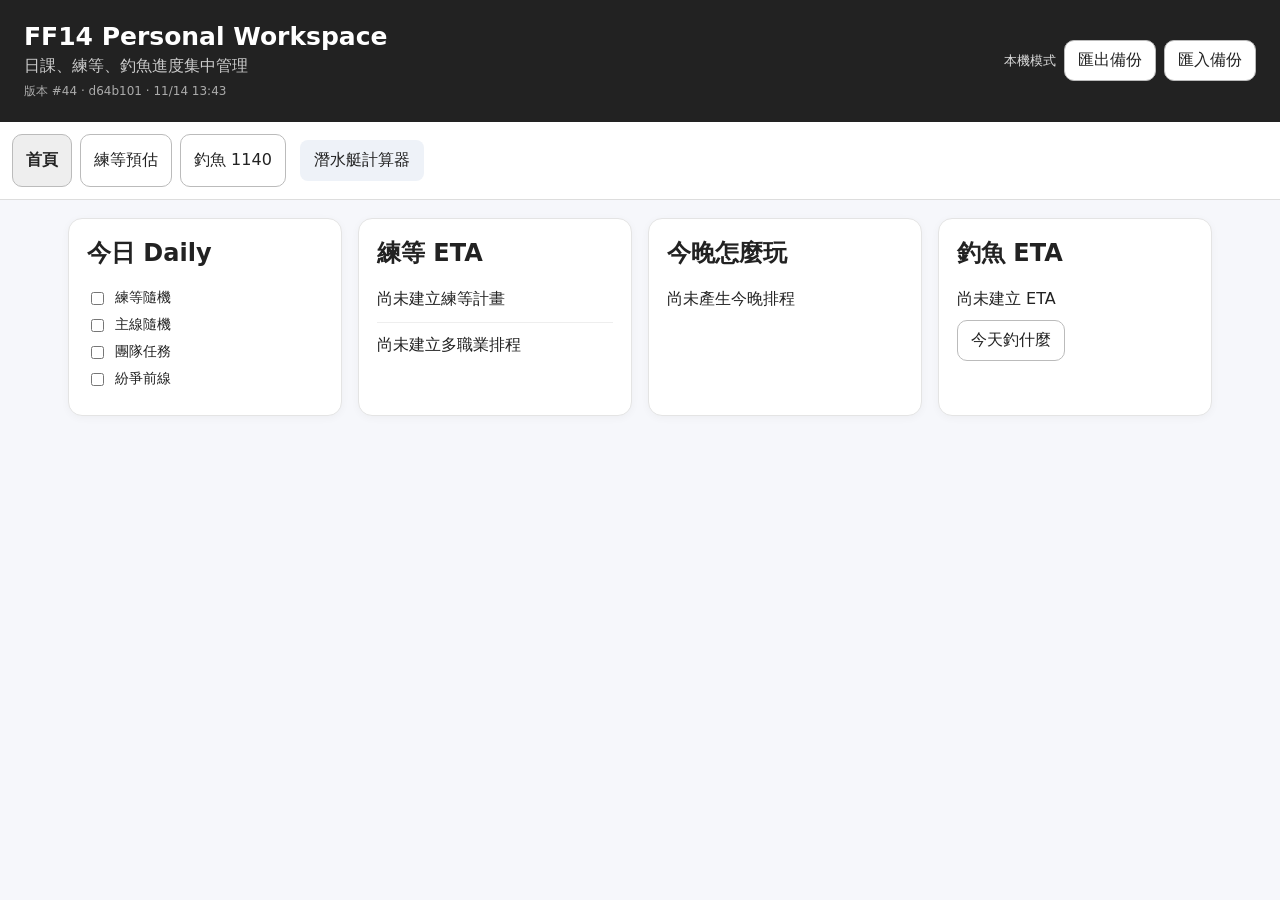
==== index.html @ defca7a3 "Stamp version d64b101 [skip ci]" ====
<!doctype html>
<html lang="zh-Hant">
<head>
  <meta charset="utf-8">
  <meta name="viewport" content="width=device-width, initial-scale=1">
  <meta name="color-scheme" content="light dark">
  <title>FF14 Personal Workspace</title>
  <script src="version.js?v=d64b101"></script>
  <script defer src="app-version.js?v=d64b101"></script>
  <link rel="stylesheet" href="styles.css?v=d64b101">
  <link rel="stylesheet" href="tonight.css?v=d64b101">
  <link rel="stylesheet" href="fishing-guide.css?v=d64b101">
  <link rel="stylesheet" href="fishing-layout.css?v=d64b101">
  <script src="ff14-config.js?v=d64b101"></script>
  <script src="ff14-data.js?v=d64b101" data-scope="workspace"></script>
<style>.tab-link{display:inline-block;padding:10px 14px;text-decoration:none;color:inherit;border-radius:8px;background:#eef2f8;margin:6px}@media(prefers-color-scheme:dark){.tab-link{background:#303845}}</style>
</head>
<body>
  <header>
    <div><h1>FF14 Personal Workspace</h1><p>日課、練等、釣魚進度集中管理</p></div>
    <div id="sync-box" class="sync-box"><span id="sync-status">本機模式</span><button id="workspace-export" title="下載首頁全部進度（日課、練等、今晚、釣魚）">匯出備份</button><button id="workspace-import" title="用備份檔覆蓋這台裝置的首頁進度">匯入備份</button><button id="sync-token" hidden>同步金鑰</button><input id="workspace-backup-file" type="file" accept="application/json,.json" hidden></div>
  </header>

  <nav>
    <button class="active" data-tab="dashboard">首頁</button>
    <button data-tab="leveling">練等預估</button>
    <button data-tab="fishing">釣魚 1140</button>
    <a class="tab-link" href="submarine.html">潛水艇計算器</a>
  </nav>

  <main>
    <section id="dashboard" class="tab active">
      <div class="grid">
        <article><h2>今日 Daily</h2><div id="daily-list"></div></article>
        <article><h2>練等 ETA</h2><div id="level-summary"></div><hr><div id="level-multi-summary"></div></article>
        <article><h2>今晚怎麼玩</h2><div id="tonight-summary"></div></article>
        <article><h2>釣魚 ETA</h2><div id="fish-summary"></div><div style="margin-top:10px"><button type="button" onclick="document.querySelector('nav button[data-tab=&quot;fishing&quot;]')?.click();setTimeout(()=>{window.renderTodayFishingMap?.();document.querySelector('.fish-today-card')?.scrollIntoView({behavior:'smooth',block:'start'})},30)">今天釣什麼</button></div></article>
      </div>
    </section>

    <section id="leveling" class="tab">
      <article>
        <h2>單職業快速估算</h2>
        <div class="row">
          <label>職業 <input id="job-name" value="武僧"></label>
          <label>目前等級 <input id="level-current" type="number" min="1" max="99" value="65"></label>
          <label>目前 EXP <input id="level-exp" type="number" min="0" value="0"></label>
          <label>目標等級 <input id="level-target" type="number" min="2" max="100" value="71"></label>
        </div>
        <label class="inline-check"><input id="level-use-remaining" type="checkbox" checked> 今天已經勾掉的 Daily 不再計入今天</label>
        <p class="hint">每日隨機 EXP 並不是固定數字：獎勵會依角色等級與抽到的內容變動，所以工具用比例做逐日／逐級模擬；之後可再加入你的個人實測校正。</p>
        <div id="roulette-config"></div>
        <button id="calc-level">計算</button>
        <div id="level-result" class="result"></div>
      </article>

      <article class="scheduler-card">
        <div class="section-head">
          <div>
            <h2>多職業練等排程</h2>
            <p class="hint">每個 Daily 一天只能領一次，所以排程會真的把它分配給不同職業，而不是每個職業都各吃一套。上到下就是集中練模式的優先順序。</p>
          </div>
          <button id="add-level-job">＋ 新增職業</button>
        </div>
        <div id="level-jobs"></div>

        <h3>排程設定</h3>
        <div class="row">
          <label>Daily 分配方式
            <select id="multi-mode"><option value="focus">集中練：先把上面的職業練完</option><option value="round">輪替：日隨在未完成職業間輪流分配</option></select>
          </label>
          <label>每天額外刷幾本副本 <input id="multi-dungeon-runs" type="number" min="0" max="20" value="0"></label>
        </div>
        <div class="row">
          <label class="inline-check"><input id="multi-use-remaining" type="checkbox" checked> 今天已完成的 Daily 不再計入</label>
          <label class="inline-check"><input id="multi-use-dungeon-exp" type="checkbox" checked> 額外副本使用實際 Base EXP 模型</label>
        </div>
        <p class="hint">同一等級的普通戰鬥職需要的升級 EXP 相同；真正會影響規劃的是目前等級/EXP、兵裝加成、一天有限的 Daily 分配，以及你願意額外刷幾本。角色欄與平均排隊時間會直接拿去算今晚時間成本。</p>

        <div class="section-head">
          <div><h3>副本 EXP 資料</h3><p class="hint">副本階梯使用完整練等副本清單；Wiki 有 Base EXP 實值就採用，缺少的數字則明確標示估算。</p></div>
          <button id="refresh-dungeon-exp">更新副本 EXP</button>
        </div>
        <div id="dungeon-exp-status" class="muted">尚未讀取副本 EXP</div>
        <div id="dungeon-exp-preview" tabindex="0" role="region" aria-label="副本 EXP 資料表"></div>
        <p class="muted">兵裝加成只套在副本本體 EXP：Lv1–89 +100%、Lv90–99 +50%（前提是該職業低於你最高戰鬥職）。Duty Roulette 的每日 Bonus 不吃兵裝加成。休息加成、食物與部隊效果目前先不算，ETA 會稍微保守。</p>

        <button id="calc-multi-level">計算多職業排程</button>
        <div id="multi-level-result" class="result"></div>
      </article>

      <article class="scheduler-card">
        <div class="section-head">
          <div>
            <h2>今晚排程器</h2>
            <p class="hint">給一個今晚可玩的時間，它會把剩下的 Daily、排隊時間、額外刷本與排隊釣魚一起算進去，優先塞進比較值得的項目。</p>
          </div>
        </div>
        <div class="row">
          <label>今晚可玩幾分鐘 <input id="tonight-minutes" type="number" min="10" max="600" value="120"></label>
          <label>模式
            <select id="tonight-mode"><option value="chill">🛌 今天只想混</option><option value="balanced" selected>⚖️ 平衡</option><option value="grind">🔥 今天要肝</option></select>
          </label>
          <label>今晚主要練誰 <select id="tonight-focus-job"></select></label>
          <label>排隊釣魚速度（種/小時） <input id="tonight-fish-rate" type="number" min="0" max="200" step="1" value="10"></label>
        </div>
        <div class="row">
          <label>最多額外刷幾本副本 <input id="tonight-dungeon-limit" type="number" min="0" max="20" value="2"></label>
          <label>一本文本體時間 min <input id="tonight-dungeon-minutes" type="number" min="5" max="90" value="20"></label>
        </div>
        <details class="tonight-settings">
          <summary>調整各 Daily 的平均時間 / 想打程度</summary>
          <p class="hint">本體時間不含排隊；排隊取職業列裡的「平均排隊 min」。想打程度 0–100 只影響平衡 / 混模式排序，不會改 EXP。</p>
          <div id="tonight-activity-settings"></div>
        </details>
        <button id="calc-tonight">幫我排今晚</button>
        <div id="tonight-result" class="result"></div>
      </article>
    </section>

    <section id="fishing" class="tab">
      <div id="fish-onboarding" class="fish-onboard" hidden>
        <div class="fish-onboard-head">
          <div><h2>第一次使用？三步就能開始</h2><p class="hint">資料只存在這個瀏覽器，不用註冊。記得偶爾按右上角「匯出備份」。</p></div>
          <button type="button" id="fish-onboard-close" class="fish-ghost">知道了，收起來</button>
        </div>
        <ol class="fish-onboard-steps">
          <li><strong>匯入已經釣到的魚</strong><span>到 <a href="https://fish.ffmomola.com/" target="_blank" rel="noreferrer">魚糕</a> 匯出已釣紀錄（JSON 檔），再從這裡匯入。沒用魚糕也可以，之後在魚清單上自己勾。</span><button type="button" class="fish-primary" data-fish-onboard="import">匯入魚糕 JSON</button></li>
          <li><strong>看「今天釣什麼」</strong><span>選這次能玩多久，它會挑出現在最值得去的地圖和釣點，正在開窗的魚優先。</span><button type="button" data-fish-onboard="today">跳到今天釣什麼</button></li>
          <li><strong>選地圖，照著釣</strong><span>在「掃圖導航」選好地圖，下面會列出那裡還沒釣到的魚、推薦魚餌、時間和天氣。</span><button type="button" data-fish-onboard="map">跳到掃圖導航</button></li>
        </ol>
      </div>

      <article class="fish-progress-card">
        <div class="fish-card-head">
          <h2>輝煌釣竿進度</h2>
          <button type="button" id="fish-onboard-open" class="fish-ghost fish-small">怎麼用？</button>
        </div>
        <div class="row">
          <label>目前圖鑑魚種 <input id="fish-count" type="number" min="0" value="" placeholder="例：300"></label>
          <label>目標 <input id="fish-target" type="number" min="1" value="1140"></label>
        </div>
        <div class="row fish-progress-actions">
          <button id="import-fishcake" class="fish-primary">匯入魚糕 JSON</button>
          <button id="save-fish">記錄今天</button>
          <button id="export-fishcake">匯出成魚糕格式</button>
          <input id="fishcake-file" type="file" accept="application/json,.json" hidden>
        </div>
        <div id="fish-result" class="result"></div>
        <div id="fish-import-status" class="hint">支援魚糕匯出的 JSON（<code>{"completed":[…]}</code>）。重複匯入只會補上新釣到的魚，不會刪掉已經勾的。「記錄今天」會存下今天的數量，累積幾天後就能估算還要多久。</div>

        <details class="fish-history-box">
          <summary>每日紀錄</summary>
          <div id="fish-history"></div>
        </details>
      </article>

      <div id="fish-today-slot" class="fish-today-slot"></div>
      <details id="fish-more-tools" class="fish-more-tools">
        <summary>沒有限時魚的時候：去哪張圖清最多一般魚</summary>
        <div id="fish-more-tools-body"></div>
      </details>

      <article class="fish-explore-card">
        <div class="section-head">
          <div><h3 id="fish-explore-title">掃圖導航</h3><p class="hint">依地區 → 地圖 → 釣點，列出你還沒釣到的魚。「釣過沒」以匯入的魚糕紀錄和你手動勾選為準。</p></div>
          <button id="refresh-fish-data">更新外部魚資料</button>
        </div>
        <div id="fish-catalog-status" class="muted">正在讀取魚資料…</div>
        <div class="filter-bar">
          <label class="inline-check"><input id="fish-only-missing" type="checkbox" checked> 只看未記錄</label>
          <label class="inline-check"><input id="fish-hide-big" type="checkbox" checked> 隱藏魚王</label>
          <label class="inline-check"><input id="fish-include-spear" type="checkbox" checked> 包含刺魚</label>
          <label class="inline-check"><input id="fish-hide-skipped" type="checkbox" checked> 隱藏先跳過</label>
          <input id="fish-search" type="search" placeholder="搜尋魚／地區／釣點">
        </div>
        <div id="fish-map-summary" class="result"></div>

        <div class="section-head">
          <div><h3>魚餌／釣法／秒數</h3><p class="hint">選好地圖或釣點後，這裡會列出推薦魚餌、以小釣大路線、! / !! / !!!、提鉤方式、ET 時間與天氣。</p></div>
          <button id="refresh-fish-methods">更新釣法資料</button>
        </div>
        <div id="fish-method-status" class="muted fish-method-status-note">尚未讀取釣法資料</div>
        <div class="bait-toolbar">
          <label class="inline-check"><input id="fish-bait-only-required" type="checkbox"> 購物清單只看「已確認萬能餌不可用」</label>
        </div>
        <div id="fish-bait-summary" class="result"><span class="muted">先選地圖或釣點，再自動顯示該範圍的魚餌／釣法。</span></div>
        <div id="fish-bait-list"></div>
        <p class="fish-method-source">「推薦餌」不等於「萬能餌一定不能用」。每隻魚可自行標成萬能餌可用／不可用／未確認；不可用與未確認才會進準備清單。取得方式按鈕會解析餌的 Item ID 後開 Teamcraft 資料頁。</p>

        <div id="fish-catalog"></div>
      </article>
    </section>
  </main>

  <script src="fishing-shared.js?v=d64b101"></script>
  <script src="fishing-performance-fix.js?v=d64b101"></script>
  <script src="app.js?v=d64b101"></script>
  <script src="fishing-spearfishing-fix.js?v=d64b101"></script>
  <script src="fishing-guide.js?v=d64b101"></script>
  <script src="leveling.js?v=d64b101"></script>
  <script src="tonight.js?v=d64b101"></script>
  <script src="workspace-data.js?v=d64b101"></script>
  <script src="tc-terms.js?v=d64b101"></script>
  <script src="fishing-npc-tc.js?v=d64b101"></script>
  <script src="fishing-ui-v2.js?v=d64b101"></script>
  <script src="fishing-caught-toggle.js?v=d64b101"></script>
  <script src="fishing-guide-scope.js?v=d64b101"></script>
  <script src="fishing-map-groups.js?v=d64b101"></script>
  <script src="fishing-map.js?v=d64b101"></script>
  <script src="fishing-guide-renderer.js?v=d64b101"></script>
  <script src="fishing-bite-auto.js?v=d64b101"></script>
  <script src="fishing-window.js?v=d64b101"></script>
  <script src="fishing-spot-window.js?v=d64b101"></script>
  <script src="fishing-today.js?v=d64b101"></script>
  <script src="fishing-whitefish-hotspot.js?v=d64b101"></script>
  <script src="fishing-map-recommend.js?v=d64b101"></script>
  <script src="fishing-session-route.js?v=d64b101"></script>
  <script src="fishing-session-route-map.js?v=d64b101"></script>
  <script src="fishing-sticky-planner.js?v=d64b101"></script>
  <script src="fishing-progress-fix.js?v=d64b101"></script>
  <script src="fishing-layout.js?v=d64b101"></script>
</body>
</html>
---- styles.css ----
:root{font-family:system-ui,-apple-system,BlinkMacSystemFont,"Segoe UI",sans-serif;color:#222;background:#f6f7fb}*{box-sizing:border-box}body{margin:0;background:#f6f7fb;color:#222}header{padding:22px 24px;background:#222;color:#fff;display:flex;gap:18px;justify-content:space-between;align-items:center;flex-wrap:wrap}header h1{margin:0 0 5px;font-size:25px}header p{margin:0;color:#ccc}.sync-box{display:flex;gap:8px;align-items:center;flex-wrap:wrap}.sync-box span{font-size:13px;color:#ddd}.auth-panel{max-width:760px;margin:12px auto 0;padding:16px 18px;background:#fff;border:1px solid #ddd;border-radius:14px;box-shadow:0 5px 20px #0001}.auth-panel h3{margin-top:0}.auth-panel label{margin-bottom:9px}nav{display:flex;gap:8px;padding:12px;background:#fff;position:sticky;top:0;z-index:5;border-bottom:1px solid #ddd;overflow:auto}button,a{font:inherit}button{padding:9px 13px;border:1px solid #bbb;border-radius:10px;background:#fff;color:#222;cursor:pointer}button:hover{background:#f1f1f1}button:disabled{opacity:.35;cursor:not-allowed}button.active{font-weight:700;background:#eee}main{padding:18px;max-width:1180px;margin:auto}.tab{display:none}.tab.active{display:block}.grid{display:grid;grid-template-columns:repeat(auto-fit,minmax(260px,1fr));gap:16px}article{background:#fff;border:1px solid #e4e4e4;border-radius:14px;padding:18px;box-shadow:0 2px 8px #0000000a;margin-bottom:16px}article h2:first-child{margin-top:0}.row{display:flex;gap:12px;flex-wrap:wrap;margin-bottom:12px}label{display:flex;flex-direction:column;gap:5px;font-size:14px}input,select{padding:8px 10px;border:1px solid #ccc;border-radius:8px;background:#fff;color:#222;min-width:0}.inline-check{display:inline-flex;flex-direction:row;align-items:center;gap:7px;margin-right:12px}.inline-check input{width:auto}.hint{color:#666;font-size:14px;line-height:1.5}.result{margin-top:14px;padding:12px;border-radius:10px;background:#f2f3f6;line-height:1.55}.roulette-row{display:grid;grid-template-columns:auto 1fr 110px;gap:10px;align-items:center;margin:9px 0;padding:8px 0;border-bottom:1px solid #eee}.roulette-row span{display:flex;flex-direction:column;gap:2px}.roulette-row small{color:#696969;font-size:12px}.progress{height:12px;background:#ddd;border-radius:999px;overflow:hidden;margin-top:6px}.progress>div{height:100%;background:#555}.muted{color:#696969;font-size:13px}.good{font-weight:700}.daily-item{display:flex;flex-direction:row;gap:8px;align-items:center;margin:8px 0}.daily-item input{width:auto}table{width:100%;border-collapse:collapse}th,td{padding:8px;border-bottom:1px solid #eee;text-align:left}.section-head{display:flex;justify-content:space-between;gap:12px;align-items:end;margin-top:24px;flex-wrap:wrap}.section-head h2,.section-head h3,.section-head p{margin-bottom:4px}.filter-bar{display:flex;gap:9px;align-items:center;flex-wrap:wrap;margin:12px 0}.filter-bar #fish-search{flex:1;min-width:190px}.zone,.spot{border:1px solid #ddd;border-radius:10px;margin:10px 0;background:#fff;overflow:hidden}.zone>summary,.spot>summary{cursor:pointer;padding:11px 13px;list-style:none;display:flex;gap:8px;align-items:center}.zone>summary::-webkit-details-marker,.spot>summary::-webkit-details-marker{display:none}.zone>summary{background:#f7f7f9}.zone>summary span:not(.badge){color:#696969;font-size:13px}.spot{margin:8px 10px}.spot>summary{background:#fbfbfc}.badge,.tag{display:inline-block;border-radius:999px;padding:2px 7px;font-size:11px;background:#e9e9ed;color:#555}.fish-list{padding:0 10px 8px}.fish-row{display:flex;justify-content:space-between;gap:12px;align-items:center;padding:10px 3px;border-top:1px solid #eee}.fish-row:first-child{border-top:0}.fish-row small{display:block;color:#696969;margin-top:3px}.fish-row.skipped{opacity:.55}.fish-actions{display:flex;gap:7px;align-items:center;flex-wrap:wrap;justify-content:flex-end}.fish-actions button{padding:6px 9px;font-size:12px}.fish-actions a{padding:6px 9px;border:1px solid #bbb;border-radius:8px;text-decoration:none;color:inherit;font-size:12px}.done{font-size:12px;font-weight:700}.empty{padding:20px;text-align:center;color:#777}code{background:#eee;padding:1px 5px;border-radius:5px}hr{border:0;border-top:1px solid #eee;margin:12px 0}.scheduler-card{margin-top:16px}.job-row{display:grid;grid-template-columns:34px minmax(85px,1.1fr) 100px 80px minmax(120px,1fr) 80px 110px minmax(180px,1.5fr) auto;gap:8px;align-items:end;padding:10px 0;border-bottom:1px solid #eee}.job-order{align-self:center;text-align:center;font-weight:700;color:#696969}.job-row label{font-size:12px}.job-row .job-armoury{align-self:center;font-size:12px}.job-buttons{display:flex;gap:5px;align-items:center}.job-buttons button{padding:7px 9px}.scenario-callout{padding:11px 12px;margin:8px 0 14px;border:1px solid #d7d9de;border-radius:10px;background:#fff}.schedule-day{border:1px solid #ddd;border-radius:9px;margin:7px 0;background:#fff}.schedule-day summary{cursor:pointer;padding:9px 11px;font-weight:600}.schedule-day>div{padding:5px 11px 9px;font-size:13px}.scheduler-card table{font-size:13px}#dungeon-exp-preview{margin:10px 0 14px;overflow:auto}#multi-level-result{overflow:auto}@media(max-width:980px){main{padding:14px}.grid{gap:12px}article{padding:16px}#fishing article{padding:15px}#fishing .section-head{align-items:flex-start;margin-top:20px}#fishing .filter-bar{display:grid;grid-template-columns:repeat(2,minmax(0,1fr));gap:8px 10px;align-items:center}#fishing .filter-bar .inline-check{margin-right:0;min-height:36px}#fishing .filter-bar #fish-search{grid-column:1/-1;width:100%;min-width:0}#fishing .fish-row{display:grid;grid-template-columns:minmax(0,1fr) auto;align-items:start}#fishing .fish-actions{max-width:280px}.zone>summary,.spot>summary{flex-wrap:wrap}.job-row{grid-template-columns:30px repeat(3,minmax(90px,1fr))}.job-order{grid-row:1/3}.job-row .job-armoury,.job-buttons{grid-column:2/-1}.job-buttons{justify-content:flex-end}}@media(max-width:700px){header{padding:14px 16px;gap:10px}header h1{font-size:21px}header p{font-size:12px}.sync-box{width:100%}nav{padding:8px;gap:6px;scrollbar-width:none}nav::-webkit-scrollbar{display:none}nav button{flex:0 0 auto;min-height:40px;white-space:nowrap}main{padding:10px}.grid{grid-template-columns:1fr;gap:10px}article,#fishing article{padding:12px;border-radius:12px;margin-bottom:12px}.row{gap:9px}.row>label{flex:1 1 100%;width:100%}.row>label input,.row>label select{width:100%}.section-head{align-items:stretch;gap:8px}.section-head>button{width:100%;min-height:42px}.result{padding:10px}.roulette-row{grid-template-columns:auto 1fr}.roulette-row label{grid-column:2}#fishing .filter-bar{grid-template-columns:1fr 1fr;gap:6px 8px}#fishing .filter-bar .inline-check{font-size:13px;padding:4px 0}#fishing .filter-bar #fish-search{min-height:42px}#fishing .fish-row{grid-template-columns:1fr;gap:9px;padding:12px 3px}#fishing .fish-actions{max-width:none;width:100%;display:grid;grid-template-columns:repeat(2,minmax(0,1fr));justify-content:stretch}#fishing .fish-actions button,#fishing .fish-actions a{min-height:38px;display:flex;align-items:center;justify-content:center;text-align:center}.fish-list{padding:0 8px 6px}.spot{margin:7px 6px}.zone>summary,.spot>summary{padding:10px}.job-row{grid-template-columns:28px 1fr 1fr}.job-order{grid-row:1/5}.job-row .job-armoury,.job-buttons{grid-column:2/-1}.scheduler-card table{font-size:12px;min-width:560px}}@media(prefers-color-scheme:dark){:root,body{background:#15171a;color:#eceff2}header{background:#0d0e10}.auth-panel,nav,article,.zone,.spot,.scenario-callout,.schedule-day{background:#1d2024;border-color:#383c42;color:#eceff2}button,input,select{background:#272b30;color:#eceff2;border-color:#50555d}button:hover,button.active{background:#343940}.hint,.muted,.roulette-row small,.fish-row small,.zone>summary span:not(.badge),.job-order{color:#aab0b8}.result,.zone>summary{background:#25292e}.spot>summary{background:#202429}.roulette-row,.fish-row,th,td,.job-row,hr{border-color:#343940}.progress{background:#3b4047}.progress>div{background:#aeb4bc}.badge,.tag,code{background:#343940;color:#d5dae0}.fish-actions a{border-color:#50555d;color:#eceff2}}
/* 手機：多職業列的欄位可以縮到容器寬度內，不再把整頁撐寬。 */
@media(max-width:700px){.job-row{grid-template-columns:28px minmax(0,1fr) minmax(0,1fr)}.job-row label{min-width:0}.job-row input:not([type=checkbox]),.job-row select{width:100%;min-width:0}.job-buttons{flex-wrap:wrap}.row>label.inline-check input,.job-row .inline-check input{width:auto;flex:none}.row>label.inline-check{justify-content:flex-start}}
/* 觸控裝置：勾選框放大到好點的尺寸。 */
@media(pointer:coarse){input[type=checkbox]{width:20px;height:20px;flex:none}}
---- tonight.css ----
.tonight-settings{border:1px solid #ddd;border-radius:10px;padding:0 12px;margin:12px 0}.tonight-settings>summary{cursor:pointer;font-weight:600;padding:10px 0}.tonight-setting-row{display:grid;grid-template-columns:minmax(150px,1fr) 110px 120px;gap:10px;align-items:end;padding:8px 0;border-top:1px solid #eee}.tonight-setting-row:first-child{border-top:0}.tonight-setting-row label{font-size:12px}#tonight-result table{font-size:13px}#tonight-result{overflow:auto}@media(max-width:650px){.tonight-setting-row{grid-template-columns:1fr 1fr}.tonight-setting-row strong{grid-column:1/-1}#tonight-result table{min-width:620px}}@media(prefers-color-scheme:dark){.tonight-settings{border-color:#383c42}.tonight-setting-row{border-color:#343940}}
---- fishing-guide.css ----
.fish-method{margin-top:8px;padding:9px 10px;border:1px solid #e2e4e8;border-radius:9px;background:#fafbfc;font-size:12px;line-height:1.55;max-width:700px}.fish-method-grid{display:grid;grid-template-columns:repeat(2,minmax(220px,1fr));gap:4px 14px}.fish-method a{color:inherit}.universal-lure-select{display:flex;flex-direction:row;align-items:center;gap:7px;margin-top:7px;font-size:12px}.universal-lure-select select{padding:5px 7px;font-size:12px}.bait-toolbar{display:flex;align-items:center;gap:10px;flex-wrap:wrap;margin:10px 0}.bait-shopping-row{display:grid;grid-template-columns:70px minmax(220px,1fr) auto;gap:10px;align-items:center;padding:10px 4px;border-bottom:1px solid #eee}.bait-shopping-row:last-child{border-bottom:0}.bait-shopping-row.bait-owned{opacity:.55}.bait-shopping-main{min-width:0}.bait-shopping-main .bait-note{width:100%;margin-top:6px;padding:6px 8px;font-size:12px}.bait-shopping-row>button{white-space:nowrap}.bait-shopping-row .inline-check{margin:0}.fish-method-status-note{margin:6px 0 12px}.fish-method-source{font-size:12px;color:#777}.mini-btn{padding:3px 7px;border-radius:6px;font-size:11px}.fish-bite-line{display:flex;align-items:center;gap:5px;flex-wrap:wrap}.fish-bite-value{font-variant-numeric:tabular-nums}.bait-source-actions{display:flex;gap:6px;align-items:center;flex-wrap:wrap}.bait-source-actions button,.bait-source-actions a{padding:6px 8px;border:1px solid #bbb;border-radius:8px;background:transparent;color:inherit;text-decoration:none;font-size:12px;white-space:nowrap}.bait-source-detail{grid-column:2/-1;padding:8px 10px;border-radius:8px;background:#f5f6f8;font-size:12px;line-height:1.55}.bait-source-detail>div+div{margin-top:5px}.vendor-plan{margin-top:10px}.vendor-plan-title{font-weight:700;margin-bottom:7px}.vendor-plan-row{padding:8px 0;border-bottom:1px solid #e4e6ea}.vendor-plan-row:last-child{border-bottom:0}.vendor-plan-row .badge{margin-left:7px}.fishing-route-section{margin:24px 0 14px}.route-summary{display:flex;flex-direction:column;gap:3px;margin-bottom:8px}.route-row{display:grid;grid-template-columns:34px minmax(0,1fr) auto;gap:10px;align-items:center;padding:10px 0;border-bottom:1px solid #e5e7ea}.route-row:last-child{border-bottom:0}.route-rank{width:28px;height:28px;border-radius:999px;display:grid;place-items:center;background:#e9ebef;font-weight:700;font-size:12px}.route-tags{display:flex;gap:5px;flex-wrap:wrap;margin:5px 0}.tag.warn{background:#fff0d7;color:#775000}.tag.goodtag{background:#e8f4e9;color:#245c2b}@media(max-width:980px){.fish-method{max-width:none}.fish-method-grid{grid-template-columns:1fr}.bait-shopping-row{grid-template-columns:60px minmax(0,1fr)}.bait-shopping-row>button{grid-column:2;justify-self:start}.bait-source-detail{grid-column:2}.route-row{grid-template-columns:34px minmax(0,1fr)}.route-row>button{grid-column:2;justify-self:start}}@media(max-width:700px){.fish-method{padding:9px}.bait-shopping-row{grid-template-columns:1fr;padding:11px 2px}.bait-shopping-row>button{grid-column:auto;justify-self:stretch;min-height:40px}.bait-source-detail{grid-column:1}.bait-source-actions{display:grid;grid-template-columns:repeat(2,minmax(0,1fr))}.bait-source-actions button,.bait-source-actions a{white-space:normal;text-align:center;min-height:38px}.route-row{grid-template-columns:30px 1fr}.route-row>button{grid-column:2;justify-self:stretch;min-height:40px}.universal-lure-select{align-items:stretch;flex-direction:column}.universal-lure-select select{width:100%;min-height:38px}}@media(prefers-color-scheme:dark){.fish-method{background:#202429;border-color:#3a3f46}.bait-shopping-row{border-color:#343940}.fish-method-source{color:#aab0b8}.bait-source-actions button,.bait-source-actions a{border-color:#50555d}.bait-source-detail{background:#202429}.vendor-plan-row,.route-row{border-color:#343940}.route-rank{background:#343940}.tag.warn{background:#59451f;color:#f4d48e}.tag.goodtag{background:#23452a;color:#b8e6bf}}
---- fishing-layout.css ----
/* 釣魚頁版面與外觀（只作用在 #fishing） */
#fishing{--fish-accent:#1f6f8b;--fish-accent-soft:rgba(31,111,139,.09);--fish-accent-line:rgba(31,111,139,.28);--fish-card:#fff;--fish-line:#e4e6eb;--fish-soft:#f4f6f9}
#fishing .fish-primary{background:var(--fish-accent);border-color:var(--fish-accent);color:#fff;font-weight:700}
#fishing .fish-primary:hover{background:#185a71}
#fishing .fish-ghost{background:transparent}
#fishing .fish-small{padding:6px 10px;font-size:13px}
#fishing .fish-card-head{display:flex;justify-content:space-between;align-items:center;gap:12px;margin-bottom:12px}
#fishing .fish-card-head h2{margin:0}
#fishing article h3{margin:0 0 4px}

/* 第一次使用 */
#fishing .fish-onboard{margin-bottom:16px;padding:18px;border:1px solid var(--fish-accent-line);border-radius:14px;background:linear-gradient(180deg,var(--fish-accent-soft),transparent 70%),var(--fish-card)}
#fishing .fish-onboard[hidden]{display:none}
#fishing .fish-onboard-head{display:flex;justify-content:space-between;align-items:flex-start;gap:12px;flex-wrap:wrap}
#fishing .fish-onboard-head h2{margin:0 0 4px;font-size:20px}
#fishing .fish-onboard-head .hint{margin:0}
#fishing .fish-onboard-steps{list-style:none;counter-reset:step;margin:14px 0 0;padding:0;display:grid;grid-template-columns:repeat(3,minmax(0,1fr));gap:12px}
#fishing .fish-onboard-steps li{counter-increment:step;display:flex;flex-direction:column;gap:6px;padding:14px;border:1px solid var(--fish-line);border-radius:12px;background:var(--fish-card)}
#fishing .fish-onboard-steps li::before{content:counter(step);display:inline-flex;align-items:center;justify-content:center;width:26px;height:26px;border-radius:50%;background:var(--fish-accent);color:#fff;font-weight:800;font-size:14px}
#fishing .fish-onboard-steps span{font-size:14px;line-height:1.55;color:#555;flex:1}
#fishing .fish-onboard-steps button{align-self:flex-start;margin-top:4px}

/* 進度卡 */
#fishing .fish-progress-actions{align-items:center}
#fishing #fish-result{font-size:15px}
#fishing #fish-result .progress{height:10px;margin:8px 0 2px}
#fishing #fish-result .progress>div{background:var(--fish-accent)}
#fishing .fish-history-box{margin-top:12px;border-top:1px solid var(--fish-line);padding-top:10px}
#fishing .fish-history-box>summary{cursor:pointer;font-weight:700;font-size:14px}
#fishing .fish-history-box #fish-history{margin-top:8px}

/* 今天釣什麼：主角 */
#fishing .fish-today-slot:empty{display:none}
#fishing .fish-today-slot .fish-today-card{margin:0 0 16px;padding:18px;border:1px solid var(--fish-accent-line);border-left:5px solid var(--fish-accent);border-radius:14px;background:var(--fish-card);box-shadow:0 2px 8px #0000000a}
#fishing .fish-today-slot .fish-today-title{font-size:20px}
#fishing .fish-today-slot .fish-today-head .muted{margin-top:4px;line-height:1.5;max-width:62ch}
#fishing .fish-today-slot .fish-today-actions button:not(:disabled){font-weight:700}
#fishing .fish-today-slot #fish-today-map-refresh{background:var(--fish-accent);border-color:var(--fish-accent);color:#fff}

/* 更多找釣場工具 */
#fishing .fish-more-tools{margin:-6px 0 16px;border:1px solid var(--fish-line);border-radius:12px;background:var(--fish-card)}
#fishing .fish-more-tools[hidden]{display:none}
#fishing .fish-more-tools>summary{cursor:pointer;padding:12px 16px;font-weight:700;font-size:14px}
#fishing #fish-more-tools-body{padding:0 14px 4px}
#fishing #fish-more-tools-body .fish-whitefish-hotspot{margin:0 0 12px;border:0;padding:0}

/* 掃圖導航卡 */
#fishing .fish-explore-card>.section-head:first-child{margin-top:0}
#fishing .section-head>div:first-child{flex:1 1 320px}
#fishing .section-head{padding-top:18px;border-top:1px solid var(--fish-line)}
#fishing .fish-explore-card>.section-head:first-child{padding-top:0;border-top:0}

@media(max-width:900px){#fishing .fish-onboard-steps{grid-template-columns:1fr}#fishing .fish-onboard-steps li{display:grid;grid-template-columns:26px 1fr;column-gap:10px;align-items:start}#fishing .fish-onboard-steps li::before{grid-row:1/4}#fishing .fish-onboard-steps button{grid-column:2}}
@media(max-width:700px){#fishing .fish-onboard{padding:14px}#fishing .fish-onboard-head button{width:100%}#fishing .fish-progress-actions>button{flex:1 1 100%;min-height:42px}#fishing .fish-today-slot .fish-today-card{padding:13px}#fishing .fish-today-slot .fish-today-title{font-size:18px}#fishing .fish-onboard-steps button{width:100%;min-height:40px}}
@media(prefers-color-scheme:dark){
  #fishing{--fish-accent:#4ea8c6;--fish-accent-soft:rgba(78,168,198,.12);--fish-accent-line:rgba(78,168,198,.35);--fish-card:#1d2024;--fish-line:#343940;--fish-soft:#25292e}
  #fishing .fish-primary,#fishing .fish-today-slot #fish-today-map-refresh{color:#0d1a1f}
  #fishing .fish-primary:hover{background:#6bbad4}
  #fishing .fish-onboard-steps span{color:#c3c8cf}
}
#fishing .fish-wait{display:flex;align-items:center;gap:10px;flex-wrap:wrap;padding:12px 14px;border-radius:10px;background:var(--fish-accent-soft);font-size:14px;line-height:1.5}
#fishing .fish-spinner{width:16px;height:16px;flex:none;border:2px solid var(--fish-accent-line);border-top-color:var(--fish-accent);border-radius:50%;animation:fish-spin .8s linear infinite}
@keyframes fish-spin{to{transform:rotate(360deg)}}
@media(prefers-reduced-motion:reduce){#fishing .fish-spinner{animation:none}}
/* 手機：主要的「匯入」佔一整排，另外兩顆並排，少佔一排高度。 */
@media(max-width:700px){#fishing .fish-progress-actions>button:not(.fish-primary){flex:1 1 calc(50% - 6px);padding-left:8px;padding-right:8px}}
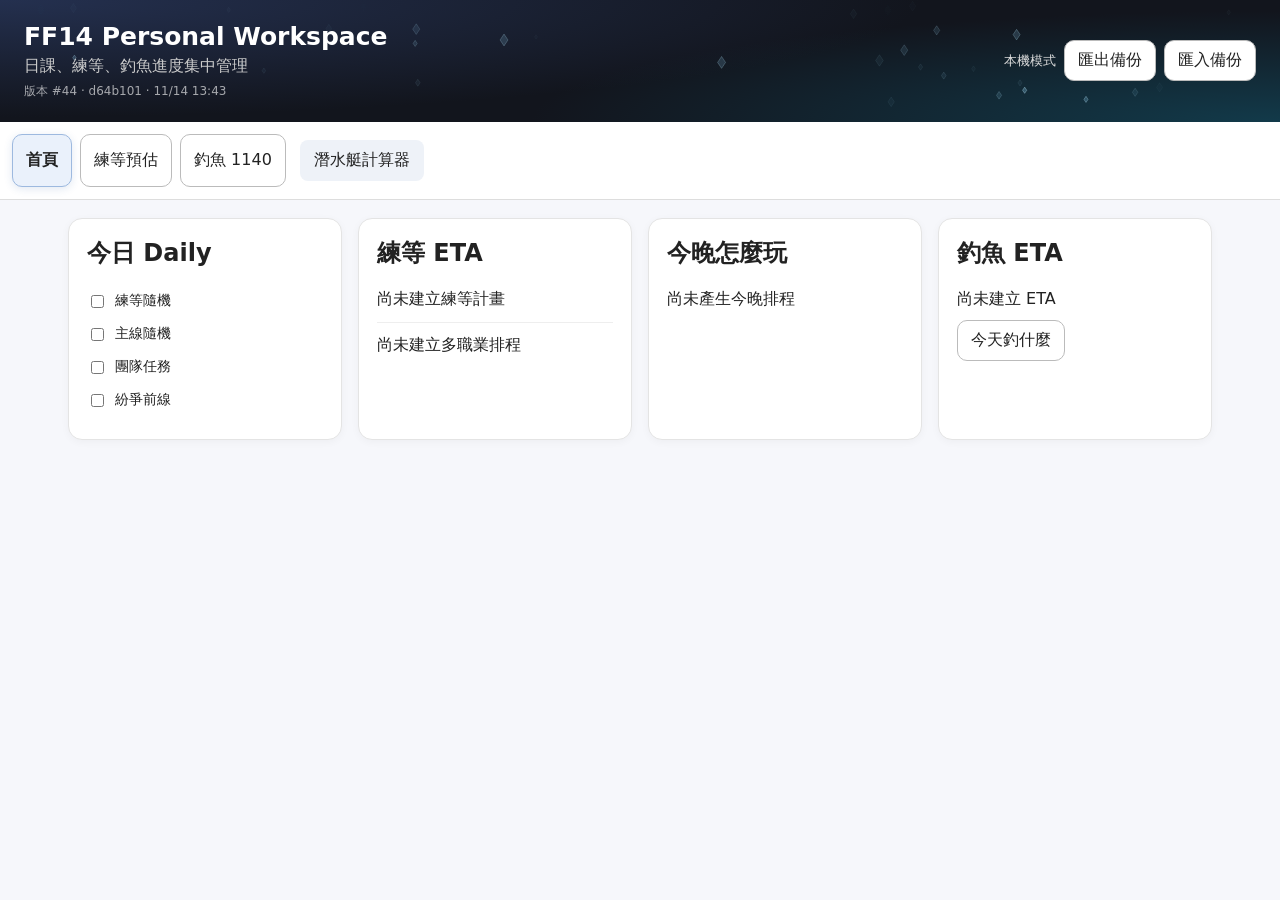
==== commit 40bc65b4: "港口閒置降速、手機四艘不重疊、手機版縮短，首頁與釣魚頁加上互動動態 - 港口場景：改用計時器一格一格要畫面，閒置一分鐘降到 10 fps、五分鐘降到 4 fps，   有輸入或出航／返航時立刻恢復；收" ====
--- a/index.html
+++ b/index.html
@@ -11,6 +11,8 @@
   <link rel="stylesheet" href="tonight.css?v=d64b101">
   <link rel="stylesheet" href="fishing-guide.css?v=d64b101">
   <link rel="stylesheet" href="fishing-layout.css?v=d64b101">
+  <link rel="stylesheet" href="site-fx.css?v=d64b101">
+  <script defer src="site-fx.js?v=d64b101"></script>
   <script src="ff14-config.js?v=d64b101"></script>
   <script src="ff14-data.js?v=d64b101" data-scope="workspace"></script>
 <style>.tab-link{display:inline-block;padding:10px 14px;text-decoration:none;color:inherit;border-radius:8px;background:#eef2f8;margin:6px}@media(prefers-color-scheme:dark){.tab-link{background:#303845}}</style>
--- a/site-fx.css
+++ b/site-fx.css
@@ -0,0 +1,107 @@
+/* Site FX v1: styles for site-fx.js (home page: dashboard, leveling, fishing tabs). Presentation only.
+   Every rule that changes existing elements is scoped under .fx-ready (set by the script), so the
+   page looks exactly as before if the script does not run. Motion sits inside
+   prefers-reduced-motion: no-preference; colours and layout are never animated into a new place. */
+
+/* 1. Header sky */
+.fx-ready header{position:relative;overflow:hidden;isolation:isolate;
+  background:radial-gradient(120% 160% at 0% 0%,#24304f 0%,transparent 60%),radial-gradient(90% 140% at 100% 100%,#123a4a 0%,transparent 65%),#12151d;
+  transition:background-color .6s}
+.fx-ready header::after{content:"";position:absolute;inset:0;z-index:-1;pointer-events:none;opacity:0;transition:opacity .7s;
+  background:radial-gradient(100% 150% at 100% 0%,rgba(190,140,40,.3),transparent 62%)}
+.fx-ready header[data-fx-theme="leveling"]::after{opacity:1}
+.fx-ready header::before{content:"";position:absolute;inset:0;z-index:-1;pointer-events:none;opacity:0;transition:opacity .7s;
+  background:linear-gradient(180deg,transparent 30%,rgba(24,120,140,.42) 100%)}
+.fx-ready header[data-fx-theme="fishing"]::before{opacity:1}
+.fx-sky{position:absolute;inset:0;width:100%;height:100%;z-index:-1;pointer-events:none}
+
+/* 2. Tabs: one highlight that slides between the buttons */
+nav.fx-tabs{position:sticky}
+.fx-tab-pill{position:absolute;left:0;top:0;z-index:0;border-radius:10px;pointer-events:none;opacity:0;
+  background:#eaf1fb;border:1px solid #9db9df;box-shadow:0 2px 8px rgba(40,90,160,.14)}
+nav.fx-tabs>button,nav.fx-tabs>a{position:relative;z-index:1}
+nav.fx-tabs>button.active,nav.fx-tabs>button.active:hover{background:transparent;border-color:transparent}
+@media(prefers-color-scheme:dark){.fx-tab-pill{background:#2c3644;border-color:#56708f;box-shadow:0 2px 8px rgba(0,0,0,.3)}}
+
+/* 3. Pointer light on cards */
+@media(hover:hover) and (pointer:fine){
+  .fx-ready article,.fx-ready .fish-today-card,.fx-ready .fish-onboard-steps li,.fx-ready .schedule-day{
+    background-image:radial-gradient(420px circle at var(--fx-x,50%) var(--fx-y,-200px),rgba(70,140,220,var(--fx-glow,0)),transparent 70%);
+    background-repeat:no-repeat;transition:--fx-glow .3s,box-shadow .25s,border-color .25s}
+  .fx-ready article.fx-lit,.fx-ready .fish-today-card.fx-lit,.fx-ready .fish-onboard-steps li.fx-lit,.fx-ready .schedule-day.fx-lit{--fx-glow:.075}
+  .fx-ready #dashboard .grid>article{transition:--fx-glow .3s,transform .22s ease-out,box-shadow .25s,border-color .25s}
+  .fx-ready #dashboard .grid>article:hover{transform:translateY(-3px);box-shadow:0 12px 28px rgba(20,40,80,.12);border-color:#c9d6ea}
+}
+@property --fx-glow{syntax:"<number>";inherits:false;initial-value:0}
+@media(prefers-color-scheme:dark){
+  .fx-ready article.fx-lit,.fx-ready .fish-today-card.fx-lit,.fx-ready .fish-onboard-steps li.fx-lit,.fx-ready .schedule-day.fx-lit{--fx-glow:.13}
+  .fx-ready #dashboard .grid>article:hover{box-shadow:0 12px 28px rgba(0,0,0,.4);border-color:#56708f}
+}
+
+/* 4. Press ripple and button feedback */
+.fx-ripple{position:fixed;z-index:95;overflow:hidden;pointer-events:none}
+.fx-ripple>span{position:absolute;border-radius:50%;background:rgba(50,110,190,.26);transform:translate(-50%,-50%) scale(0)}
+.fx-ripple>span.is-light{background:rgba(255,255,255,.42)}
+.fx-ready button{transition:background-color .16s,border-color .16s,transform .12s,box-shadow .2s}
+.fx-ready button:active:not(:disabled){transform:translateY(1px) scale(.985)}
+.fx-ready .ff14-map-marker,.fx-ready .ff14-map-marker:active:not(:disabled){transition:none;transform:translate(-50%,-50%)}
+.fx-ready .tab-link{transition:background-color .16s,transform .16s,box-shadow .2s}
+@media(hover:hover){.fx-ready .tab-link:hover{transform:translateY(-1px);box-shadow:0 6px 16px rgba(20,40,80,.14)}}
+
+/* 5. Overlays: sparks, water rings, celebration */
+.fx-spark{position:fixed;z-index:96;border-radius:1px;pointer-events:none;transform:translate(-50%,-50%) rotate(45deg);box-shadow:0 0 6px rgba(255,255,255,.6)}
+.fx-splash{position:fixed;z-index:96;width:64px;height:28px;border-radius:50%;pointer-events:none;border:2px solid rgba(78,168,198,.85);
+  box-shadow:0 0 8px rgba(78,168,198,.35);transform:translate(-50%,-50%) scale(.15);opacity:0}
+.fx-burst{position:fixed;inset:0;width:100%;height:100%;z-index:96;pointer-events:none}
+.fx-banner{position:fixed;left:50%;top:42%;z-index:97;pointer-events:none;text-align:center;white-space:nowrap;
+  padding:14px 34px 16px;border-radius:14px;color:#fff;
+  background:linear-gradient(135deg,rgba(22,28,48,.95),rgba(30,62,104,.95));border:1px solid rgba(246,213,138,.75);
+  box-shadow:0 18px 50px rgba(0,0,0,.35),inset 0 0 0 1px rgba(255,255,255,.08);opacity:0}
+.fx-banner strong{display:block;font-size:clamp(22px,5vw,36px);font-weight:820;letter-spacing:.14em;color:#f6d58a;text-shadow:0 0 18px rgba(246,213,138,.5)}
+.fx-banner span{display:block;font-size:clamp(13px,2.4vw,17px);font-weight:700;margin-top:2px}
+
+/* 6. Daily checklist: a finished item steps back */
+.fx-ready .daily-item{border-radius:8px;padding:3px 6px;margin-left:-6px;transition:background-color .2s,color .25s,opacity .25s}
+.fx-ready .daily-item:has(input:checked){opacity:.62;text-decoration:line-through;text-decoration-color:rgba(120,130,150,.7)}
+@media(hover:hover){.fx-ready .daily-item:hover{background:rgba(70,140,220,.08)}}
+
+@media(prefers-reduced-motion:no-preference){
+  .fx-tab-pill.is-live{transition:transform .34s cubic-bezier(.3,1.2,.4,1),width .34s cubic-bezier(.3,1.2,.4,1),opacity .2s}
+
+  /* Progress bars fill from the left when they are drawn. */
+  .fx-ready .progress>div{transform-origin:0 50%;animation:fx-fill .7s cubic-bezier(.2,.75,.25,1) both}
+
+  /* Fishing tab (selectors the fishing scripts keep stable). Entrances are short and capped so a
+     long list never trickles in. */
+  .fx-ready #fishing .fish-onboard:not([hidden]) .fish-onboard-steps li{animation:fx-rise .42s cubic-bezier(.2,.75,.25,1) both}
+  .fx-ready #fishing .fish-onboard-steps li:nth-child(2){animation-delay:.07s}
+  .fx-ready #fishing .fish-onboard-steps li:nth-child(3){animation-delay:.14s}
+  .fx-ready #fishing .fish-onboard-steps li::before{animation:fx-pop .5s cubic-bezier(.3,1.6,.5,1) both;animation-delay:inherit}
+  .fx-ready #fishing .today-spot-row,.fx-ready #fishing .today-map-row,.fx-ready #fishing .whitefish-map-row,.fx-ready #fishing .session-route-stop{
+    animation:fx-rise .34s cubic-bezier(.2,.75,.25,1) both}
+  .fx-ready #fishing :is(.today-spot-row,.today-map-row,.whitefish-map-row,.session-route-stop):nth-child(2){animation-delay:.04s}
+  .fx-ready #fishing :is(.today-spot-row,.today-map-row,.whitefish-map-row,.session-route-stop):nth-child(3){animation-delay:.08s}
+  .fx-ready #fishing :is(.today-spot-row,.today-map-row,.whitefish-map-row,.session-route-stop):nth-child(4){animation-delay:.12s}
+  .fx-ready #fishing :is(.today-spot-row,.today-map-row,.whitefish-map-row,.session-route-stop):nth-child(5){animation-delay:.16s}
+  .fx-ready #fishing :is(.today-spot-row,.today-map-row,.whitefish-map-row,.session-route-stop):nth-child(n+6){animation-delay:.2s}
+  .fx-ready #fishing .fish-today-card{animation:fx-rise .4s cubic-bezier(.2,.75,.25,1) both}
+  /* A zone or spot that is opened lets its content drop in. */
+  .fx-ready #fishing details.zone[open]>:not(summary),.fx-ready #fishing details.spot[open]>:not(summary){animation:fx-drop .24s cubic-bezier(.2,.75,.25,1) both}
+  .fx-ready #fishing details>summary{transition:background-color .18s}
+  .fx-ready #fishing #fish-catalog .fish-row{transition:background-color .15s}
+}
+/* Rows of the fish list answer the pointer (a colour change only: thousands of rows stay cheap). */
+@media(hover:hover){
+  .fx-ready #fishing #fish-catalog .fish-row:hover{background-color:rgba(31,111,139,.06)}
+  .fx-ready #fishing .today-spot-row:hover,.fx-ready #fishing .today-map-row:hover{background-color:rgba(31,111,139,.06)}
+}
+@keyframes fx-rise{from{opacity:0;transform:translateY(12px)}to{opacity:1;transform:none}}
+@keyframes fx-drop{from{opacity:0;transform:translateY(-5px)}to{opacity:1;transform:none}}
+@keyframes fx-pop{0%{transform:scale(.3);opacity:0}100%{transform:scale(1);opacity:1}}
+@keyframes fx-fill{from{transform:scaleX(0)}to{transform:scaleX(1)}}
+
+@media(prefers-reduced-motion:reduce){
+  .fx-sky,.fx-ripple,.fx-spark,.fx-splash,.fx-burst,.fx-banner{display:none}
+  .fx-ready header::before,.fx-ready header::after,.fx-ready button,.fx-ready .tab-link,.fx-ready article,.fx-ready .daily-item{transition:none}
+  .fx-ready button:active:not(:disabled),.fx-ready #dashboard .grid>article:hover,.fx-ready .tab-link:hover{transform:none}
+}
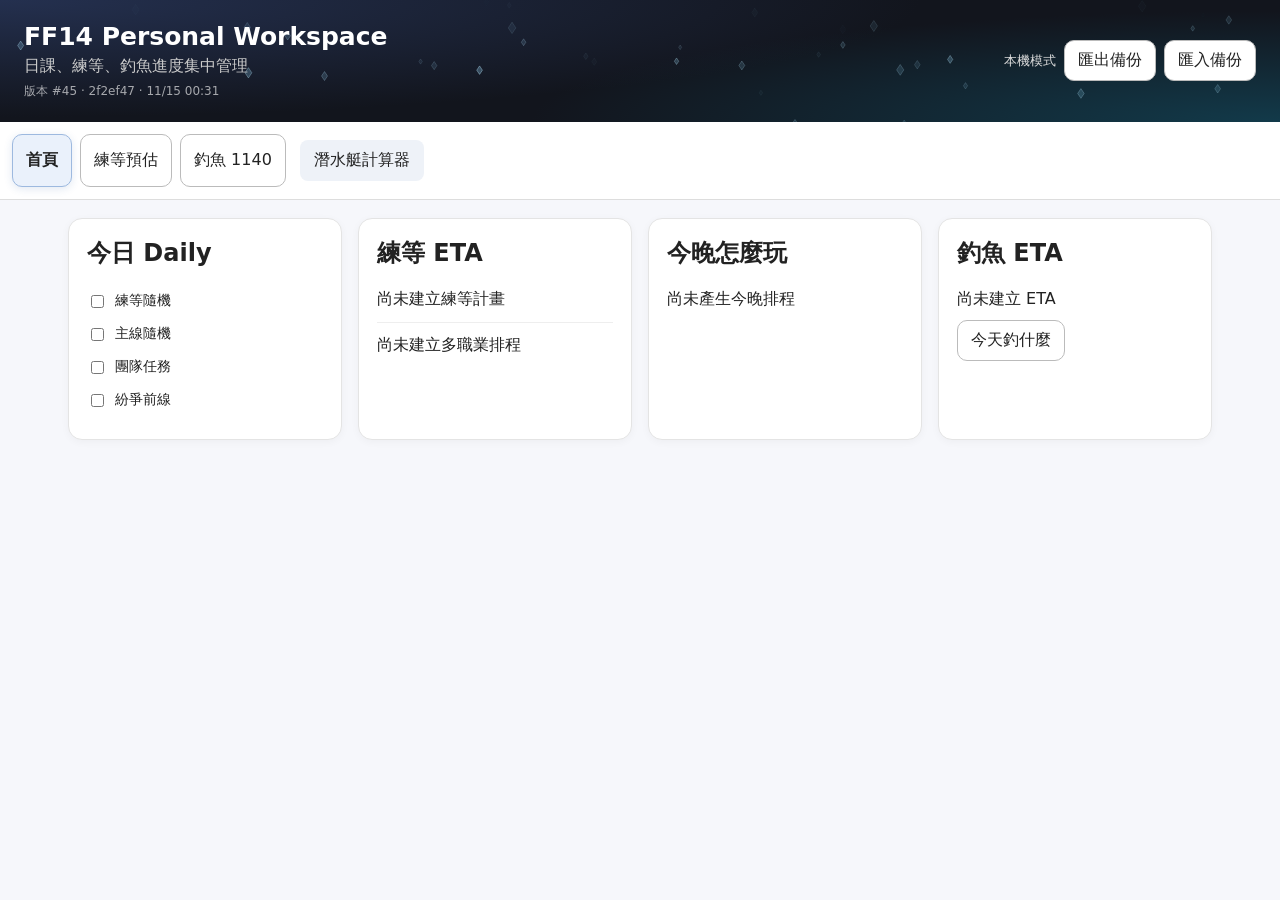
==== commit c69b3939: "Stamp version 2f2ef47 [skip ci]" ====
--- a/index.html
+++ b/index.html
@@ -5,16 +5,16 @@
   <meta name="viewport" content="width=device-width, initial-scale=1">
   <meta name="color-scheme" content="light dark">
   <title>FF14 Personal Workspace</title>
-  <script src="version.js?v=d64b101"></script>
-  <script defer src="app-version.js?v=d64b101"></script>
-  <link rel="stylesheet" href="styles.css?v=d64b101">
-  <link rel="stylesheet" href="tonight.css?v=d64b101">
-  <link rel="stylesheet" href="fishing-guide.css?v=d64b101">
-  <link rel="stylesheet" href="fishing-layout.css?v=d64b101">
-  <link rel="stylesheet" href="site-fx.css?v=d64b101">
-  <script defer src="site-fx.js?v=d64b101"></script>
-  <script src="ff14-config.js?v=d64b101"></script>
-  <script src="ff14-data.js?v=d64b101" data-scope="workspace"></script>
+  <script src="version.js?v=2f2ef47"></script>
+  <script defer src="app-version.js?v=2f2ef47"></script>
+  <link rel="stylesheet" href="styles.css?v=2f2ef47">
+  <link rel="stylesheet" href="tonight.css?v=2f2ef47">
+  <link rel="stylesheet" href="fishing-guide.css?v=2f2ef47">
+  <link rel="stylesheet" href="fishing-layout.css?v=2f2ef47">
+  <link rel="stylesheet" href="site-fx.css?v=2f2ef47">
+  <script defer src="site-fx.js?v=2f2ef47"></script>
+  <script src="ff14-config.js?v=2f2ef47"></script>
+  <script src="ff14-data.js?v=2f2ef47" data-scope="workspace"></script>
 <style>.tab-link{display:inline-block;padding:10px 14px;text-decoration:none;color:inherit;border-radius:8px;background:#eef2f8;margin:6px}@media(prefers-color-scheme:dark){.tab-link{background:#303845}}</style>
 </head>
 <body>
@@ -195,32 +195,32 @@
     </section>
   </main>
 
-  <script src="fishing-shared.js?v=d64b101"></script>
-  <script src="fishing-performance-fix.js?v=d64b101"></script>
-  <script src="app.js?v=d64b101"></script>
-  <script src="fishing-spearfishing-fix.js?v=d64b101"></script>
-  <script src="fishing-guide.js?v=d64b101"></script>
-  <script src="leveling.js?v=d64b101"></script>
-  <script src="tonight.js?v=d64b101"></script>
-  <script src="workspace-data.js?v=d64b101"></script>
-  <script src="tc-terms.js?v=d64b101"></script>
-  <script src="fishing-npc-tc.js?v=d64b101"></script>
-  <script src="fishing-ui-v2.js?v=d64b101"></script>
-  <script src="fishing-caught-toggle.js?v=d64b101"></script>
-  <script src="fishing-guide-scope.js?v=d64b101"></script>
-  <script src="fishing-map-groups.js?v=d64b101"></script>
-  <script src="fishing-map.js?v=d64b101"></script>
-  <script src="fishing-guide-renderer.js?v=d64b101"></script>
-  <script src="fishing-bite-auto.js?v=d64b101"></script>
-  <script src="fishing-window.js?v=d64b101"></script>
-  <script src="fishing-spot-window.js?v=d64b101"></script>
-  <script src="fishing-today.js?v=d64b101"></script>
-  <script src="fishing-whitefish-hotspot.js?v=d64b101"></script>
-  <script src="fishing-map-recommend.js?v=d64b101"></script>
-  <script src="fishing-session-route.js?v=d64b101"></script>
-  <script src="fishing-session-route-map.js?v=d64b101"></script>
-  <script src="fishing-sticky-planner.js?v=d64b101"></script>
-  <script src="fishing-progress-fix.js?v=d64b101"></script>
-  <script src="fishing-layout.js?v=d64b101"></script>
+  <script src="fishing-shared.js?v=2f2ef47"></script>
+  <script src="fishing-performance-fix.js?v=2f2ef47"></script>
+  <script src="app.js?v=2f2ef47"></script>
+  <script src="fishing-spearfishing-fix.js?v=2f2ef47"></script>
+  <script src="fishing-guide.js?v=2f2ef47"></script>
+  <script src="leveling.js?v=2f2ef47"></script>
+  <script src="tonight.js?v=2f2ef47"></script>
+  <script src="workspace-data.js?v=2f2ef47"></script>
+  <script src="tc-terms.js?v=2f2ef47"></script>
+  <script src="fishing-npc-tc.js?v=2f2ef47"></script>
+  <script src="fishing-ui-v2.js?v=2f2ef47"></script>
+  <script src="fishing-caught-toggle.js?v=2f2ef47"></script>
+  <script src="fishing-guide-scope.js?v=2f2ef47"></script>
+  <script src="fishing-map-groups.js?v=2f2ef47"></script>
+  <script src="fishing-map.js?v=2f2ef47"></script>
+  <script src="fishing-guide-renderer.js?v=2f2ef47"></script>
+  <script src="fishing-bite-auto.js?v=2f2ef47"></script>
+  <script src="fishing-window.js?v=2f2ef47"></script>
+  <script src="fishing-spot-window.js?v=2f2ef47"></script>
+  <script src="fishing-today.js?v=2f2ef47"></script>
+  <script src="fishing-whitefish-hotspot.js?v=2f2ef47"></script>
+  <script src="fishing-map-recommend.js?v=2f2ef47"></script>
+  <script src="fishing-session-route.js?v=2f2ef47"></script>
+  <script src="fishing-session-route-map.js?v=2f2ef47"></script>
+  <script src="fishing-sticky-planner.js?v=2f2ef47"></script>
+  <script src="fishing-progress-fix.js?v=2f2ef47"></script>
+  <script src="fishing-layout.js?v=2f2ef47"></script>
 </body>
 </html>
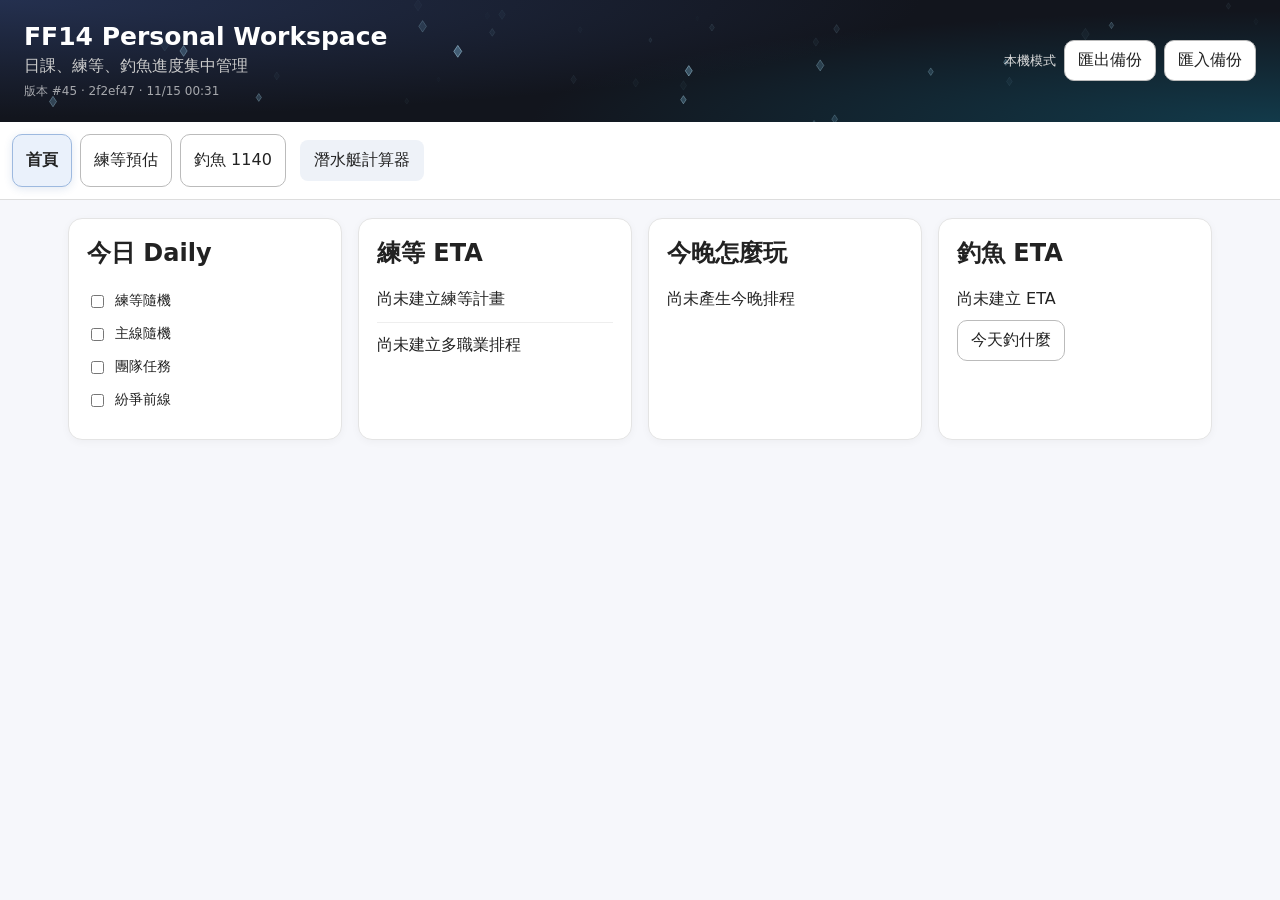
==== commit 412c6fe9: "Merge remote-tracking branch 'origin/main' into claude/project-thread-bv9uj9" ====
--- a/index.html
+++ b/index.html
@@ -5,16 +5,16 @@
   <meta name="viewport" content="width=device-width, initial-scale=1">
   <meta name="color-scheme" content="light dark">
   <title>FF14 Personal Workspace</title>
-  <script src="version.js?v=2f2ef47"></script>
-  <script defer src="app-version.js?v=2f2ef47"></script>
-  <link rel="stylesheet" href="styles.css?v=2f2ef47">
-  <link rel="stylesheet" href="tonight.css?v=2f2ef47">
-  <link rel="stylesheet" href="fishing-guide.css?v=2f2ef47">
-  <link rel="stylesheet" href="fishing-layout.css?v=2f2ef47">
-  <link rel="stylesheet" href="site-fx.css?v=2f2ef47">
-  <script defer src="site-fx.js?v=2f2ef47"></script>
-  <script src="ff14-config.js?v=2f2ef47"></script>
-  <script src="ff14-data.js?v=2f2ef47" data-scope="workspace"></script>
+  <script src="version.js?v=d64b101"></script>
+  <script defer src="app-version.js?v=d64b101"></script>
+  <link rel="stylesheet" href="styles.css?v=d64b101">
+  <link rel="stylesheet" href="tonight.css?v=d64b101">
+  <link rel="stylesheet" href="fishing-guide.css?v=d64b101">
+  <link rel="stylesheet" href="fishing-layout.css?v=d64b101">
+  <link rel="stylesheet" href="site-fx.css?v=d64b101">
+  <script defer src="site-fx.js?v=d64b101"></script>
+  <script src="ff14-config.js?v=d64b101"></script>
+  <script src="ff14-data.js?v=d64b101" data-scope="workspace"></script>
 <style>.tab-link{display:inline-block;padding:10px 14px;text-decoration:none;color:inherit;border-radius:8px;background:#eef2f8;margin:6px}@media(prefers-color-scheme:dark){.tab-link{background:#303845}}</style>
 </head>
 <body>
@@ -195,32 +195,32 @@
     </section>
   </main>
 
-  <script src="fishing-shared.js?v=2f2ef47"></script>
-  <script src="fishing-performance-fix.js?v=2f2ef47"></script>
-  <script src="app.js?v=2f2ef47"></script>
-  <script src="fishing-spearfishing-fix.js?v=2f2ef47"></script>
-  <script src="fishing-guide.js?v=2f2ef47"></script>
-  <script src="leveling.js?v=2f2ef47"></script>
-  <script src="tonight.js?v=2f2ef47"></script>
-  <script src="workspace-data.js?v=2f2ef47"></script>
-  <script src="tc-terms.js?v=2f2ef47"></script>
-  <script src="fishing-npc-tc.js?v=2f2ef47"></script>
-  <script src="fishing-ui-v2.js?v=2f2ef47"></script>
-  <script src="fishing-caught-toggle.js?v=2f2ef47"></script>
-  <script src="fishing-guide-scope.js?v=2f2ef47"></script>
-  <script src="fishing-map-groups.js?v=2f2ef47"></script>
-  <script src="fishing-map.js?v=2f2ef47"></script>
-  <script src="fishing-guide-renderer.js?v=2f2ef47"></script>
-  <script src="fishing-bite-auto.js?v=2f2ef47"></script>
-  <script src="fishing-window.js?v=2f2ef47"></script>
-  <script src="fishing-spot-window.js?v=2f2ef47"></script>
-  <script src="fishing-today.js?v=2f2ef47"></script>
-  <script src="fishing-whitefish-hotspot.js?v=2f2ef47"></script>
-  <script src="fishing-map-recommend.js?v=2f2ef47"></script>
-  <script src="fishing-session-route.js?v=2f2ef47"></script>
-  <script src="fishing-session-route-map.js?v=2f2ef47"></script>
-  <script src="fishing-sticky-planner.js?v=2f2ef47"></script>
-  <script src="fishing-progress-fix.js?v=2f2ef47"></script>
-  <script src="fishing-layout.js?v=2f2ef47"></script>
+  <script src="fishing-shared.js?v=d64b101"></script>
+  <script src="fishing-performance-fix.js?v=d64b101"></script>
+  <script src="app.js?v=d64b101"></script>
+  <script src="fishing-spearfishing-fix.js?v=d64b101"></script>
+  <script src="fishing-guide.js?v=d64b101"></script>
+  <script src="leveling.js?v=d64b101"></script>
+  <script src="tonight.js?v=d64b101"></script>
+  <script src="workspace-data.js?v=d64b101"></script>
+  <script src="tc-terms.js?v=d64b101"></script>
+  <script src="fishing-npc-tc.js?v=d64b101"></script>
+  <script src="fishing-ui-v2.js?v=d64b101"></script>
+  <script src="fishing-caught-toggle.js?v=d64b101"></script>
+  <script src="fishing-guide-scope.js?v=d64b101"></script>
+  <script src="fishing-map-groups.js?v=d64b101"></script>
+  <script src="fishing-map.js?v=d64b101"></script>
+  <script src="fishing-guide-renderer.js?v=d64b101"></script>
+  <script src="fishing-bite-auto.js?v=d64b101"></script>
+  <script src="fishing-window.js?v=d64b101"></script>
+  <script src="fishing-spot-window.js?v=d64b101"></script>
+  <script src="fishing-today.js?v=d64b101"></script>
+  <script src="fishing-whitefish-hotspot.js?v=d64b101"></script>
+  <script src="fishing-map-recommend.js?v=d64b101"></script>
+  <script src="fishing-session-route.js?v=d64b101"></script>
+  <script src="fishing-session-route-map.js?v=d64b101"></script>
+  <script src="fishing-sticky-planner.js?v=d64b101"></script>
+  <script src="fishing-progress-fix.js?v=d64b101"></script>
+  <script src="fishing-layout.js?v=d64b101"></script>
 </body>
 </html>
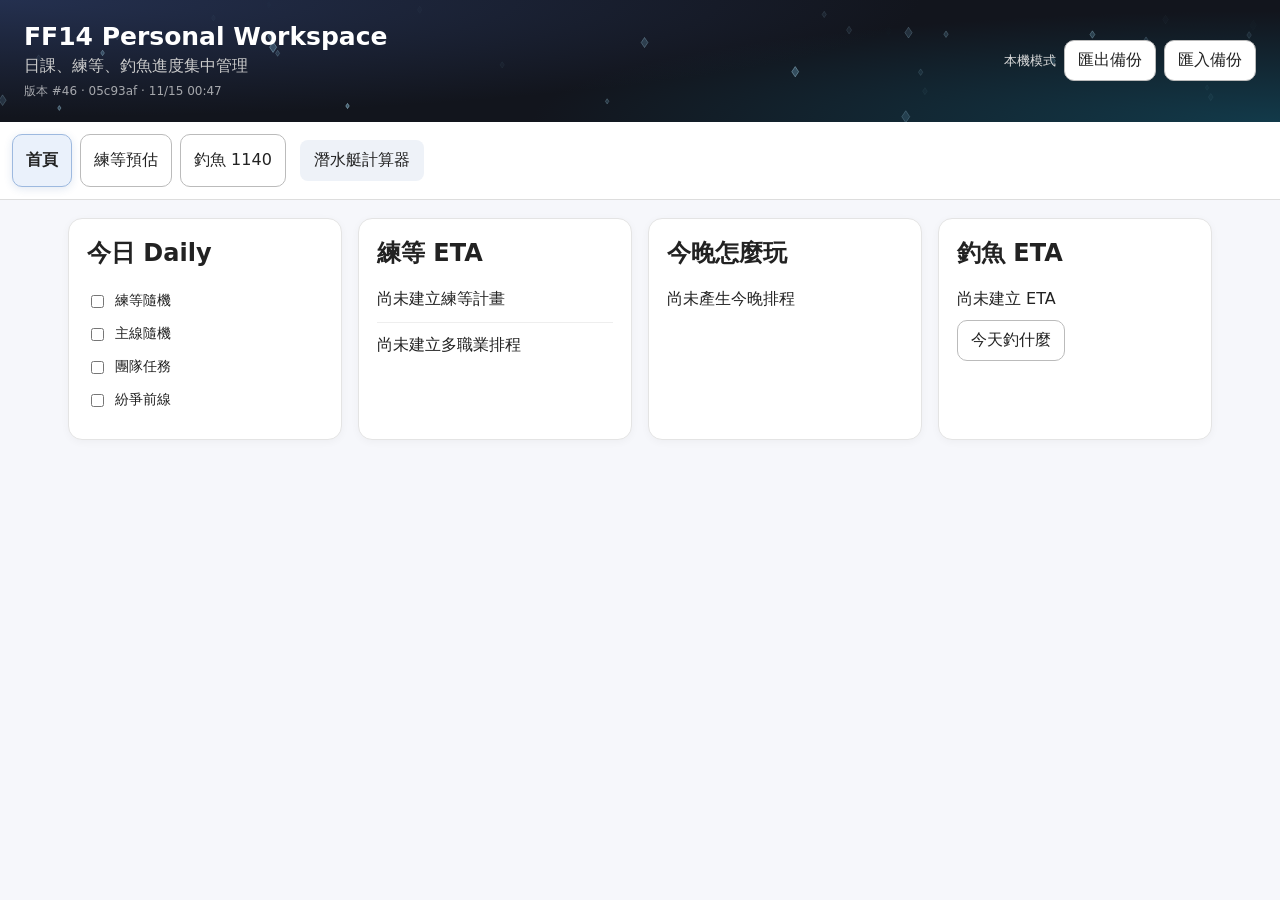
==== commit 4de5de3c: "Stamp version 05c93af [skip ci]" ====
--- a/index.html
+++ b/index.html
@@ -5,16 +5,16 @@
   <meta name="viewport" content="width=device-width, initial-scale=1">
   <meta name="color-scheme" content="light dark">
   <title>FF14 Personal Workspace</title>
-  <script src="version.js?v=d64b101"></script>
-  <script defer src="app-version.js?v=d64b101"></script>
-  <link rel="stylesheet" href="styles.css?v=d64b101">
-  <link rel="stylesheet" href="tonight.css?v=d64b101">
-  <link rel="stylesheet" href="fishing-guide.css?v=d64b101">
-  <link rel="stylesheet" href="fishing-layout.css?v=d64b101">
-  <link rel="stylesheet" href="site-fx.css?v=d64b101">
-  <script defer src="site-fx.js?v=d64b101"></script>
-  <script src="ff14-config.js?v=d64b101"></script>
-  <script src="ff14-data.js?v=d64b101" data-scope="workspace"></script>
+  <script src="version.js?v=05c93af"></script>
+  <script defer src="app-version.js?v=05c93af"></script>
+  <link rel="stylesheet" href="styles.css?v=05c93af">
+  <link rel="stylesheet" href="tonight.css?v=05c93af">
+  <link rel="stylesheet" href="fishing-guide.css?v=05c93af">
+  <link rel="stylesheet" href="fishing-layout.css?v=05c93af">
+  <link rel="stylesheet" href="site-fx.css?v=05c93af">
+  <script defer src="site-fx.js?v=05c93af"></script>
+  <script src="ff14-config.js?v=05c93af"></script>
+  <script src="ff14-data.js?v=05c93af" data-scope="workspace"></script>
 <style>.tab-link{display:inline-block;padding:10px 14px;text-decoration:none;color:inherit;border-radius:8px;background:#eef2f8;margin:6px}@media(prefers-color-scheme:dark){.tab-link{background:#303845}}</style>
 </head>
 <body>
@@ -195,32 +195,32 @@
     </section>
   </main>
 
-  <script src="fishing-shared.js?v=d64b101"></script>
-  <script src="fishing-performance-fix.js?v=d64b101"></script>
-  <script src="app.js?v=d64b101"></script>
-  <script src="fishing-spearfishing-fix.js?v=d64b101"></script>
-  <script src="fishing-guide.js?v=d64b101"></script>
-  <script src="leveling.js?v=d64b101"></script>
-  <script src="tonight.js?v=d64b101"></script>
-  <script src="workspace-data.js?v=d64b101"></script>
-  <script src="tc-terms.js?v=d64b101"></script>
-  <script src="fishing-npc-tc.js?v=d64b101"></script>
-  <script src="fishing-ui-v2.js?v=d64b101"></script>
-  <script src="fishing-caught-toggle.js?v=d64b101"></script>
-  <script src="fishing-guide-scope.js?v=d64b101"></script>
-  <script src="fishing-map-groups.js?v=d64b101"></script>
-  <script src="fishing-map.js?v=d64b101"></script>
-  <script src="fishing-guide-renderer.js?v=d64b101"></script>
-  <script src="fishing-bite-auto.js?v=d64b101"></script>
-  <script src="fishing-window.js?v=d64b101"></script>
-  <script src="fishing-spot-window.js?v=d64b101"></script>
-  <script src="fishing-today.js?v=d64b101"></script>
-  <script src="fishing-whitefish-hotspot.js?v=d64b101"></script>
-  <script src="fishing-map-recommend.js?v=d64b101"></script>
-  <script src="fishing-session-route.js?v=d64b101"></script>
-  <script src="fishing-session-route-map.js?v=d64b101"></script>
-  <script src="fishing-sticky-planner.js?v=d64b101"></script>
-  <script src="fishing-progress-fix.js?v=d64b101"></script>
-  <script src="fishing-layout.js?v=d64b101"></script>
+  <script src="fishing-shared.js?v=05c93af"></script>
+  <script src="fishing-performance-fix.js?v=05c93af"></script>
+  <script src="app.js?v=05c93af"></script>
+  <script src="fishing-spearfishing-fix.js?v=05c93af"></script>
+  <script src="fishing-guide.js?v=05c93af"></script>
+  <script src="leveling.js?v=05c93af"></script>
+  <script src="tonight.js?v=05c93af"></script>
+  <script src="workspace-data.js?v=05c93af"></script>
+  <script src="tc-terms.js?v=05c93af"></script>
+  <script src="fishing-npc-tc.js?v=05c93af"></script>
+  <script src="fishing-ui-v2.js?v=05c93af"></script>
+  <script src="fishing-caught-toggle.js?v=05c93af"></script>
+  <script src="fishing-guide-scope.js?v=05c93af"></script>
+  <script src="fishing-map-groups.js?v=05c93af"></script>
+  <script src="fishing-map.js?v=05c93af"></script>
+  <script src="fishing-guide-renderer.js?v=05c93af"></script>
+  <script src="fishing-bite-auto.js?v=05c93af"></script>
+  <script src="fishing-window.js?v=05c93af"></script>
+  <script src="fishing-spot-window.js?v=05c93af"></script>
+  <script src="fishing-today.js?v=05c93af"></script>
+  <script src="fishing-whitefish-hotspot.js?v=05c93af"></script>
+  <script src="fishing-map-recommend.js?v=05c93af"></script>
+  <script src="fishing-session-route.js?v=05c93af"></script>
+  <script src="fishing-session-route-map.js?v=05c93af"></script>
+  <script src="fishing-sticky-planner.js?v=05c93af"></script>
+  <script src="fishing-progress-fix.js?v=05c93af"></script>
+  <script src="fishing-layout.js?v=05c93af"></script>
 </body>
 </html>
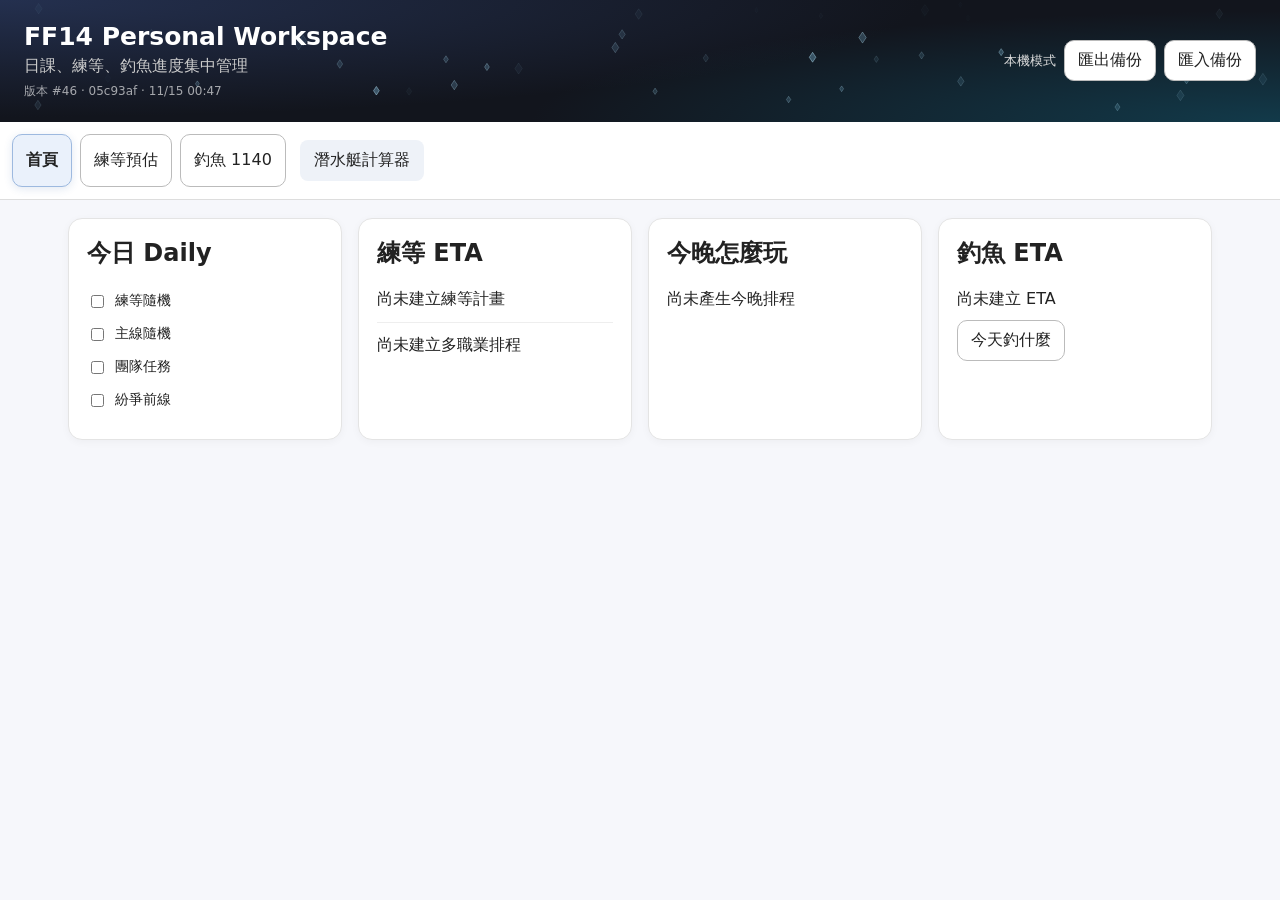
==== commit 09f0084d: "釣魚頁整併：27 支互相覆寫的腳本合成 10 支，行為不變 每個功能只留一支腳本負責，後面的腳本不再覆寫前面的函式： - fishing-catalog.js：圖鑑下載、刺魚合併、舊快取修復（原本分散" ====
--- a/index.html
+++ b/index.html
@@ -196,31 +196,19 @@
   </main>
 
   <script src="fishing-shared.js?v=05c93af"></script>
-  <script src="fishing-performance-fix.js?v=05c93af"></script>
   <script src="app.js?v=05c93af"></script>
-  <script src="fishing-spearfishing-fix.js?v=05c93af"></script>
+  <script src="fishing-catalog.js?v=05c93af"></script>
+  <script src="fishing-progress.js?v=05c93af"></script>
+  <script src="fishing-browse.js?v=05c93af"></script>
   <script src="fishing-guide.js?v=05c93af"></script>
   <script src="leveling.js?v=05c93af"></script>
   <script src="tonight.js?v=05c93af"></script>
   <script src="workspace-data.js?v=05c93af"></script>
   <script src="tc-terms.js?v=05c93af"></script>
-  <script src="fishing-npc-tc.js?v=05c93af"></script>
-  <script src="fishing-ui-v2.js?v=05c93af"></script>
-  <script src="fishing-caught-toggle.js?v=05c93af"></script>
-  <script src="fishing-guide-scope.js?v=05c93af"></script>
-  <script src="fishing-map-groups.js?v=05c93af"></script>
   <script src="fishing-map.js?v=05c93af"></script>
-  <script src="fishing-guide-renderer.js?v=05c93af"></script>
-  <script src="fishing-bite-auto.js?v=05c93af"></script>
   <script src="fishing-window.js?v=05c93af"></script>
-  <script src="fishing-spot-window.js?v=05c93af"></script>
-  <script src="fishing-today.js?v=05c93af"></script>
-  <script src="fishing-whitefish-hotspot.js?v=05c93af"></script>
-  <script src="fishing-map-recommend.js?v=05c93af"></script>
+  <script src="fishing-recommend.js?v=05c93af"></script>
   <script src="fishing-session-route.js?v=05c93af"></script>
   <script src="fishing-session-route-map.js?v=05c93af"></script>
-  <script src="fishing-sticky-planner.js?v=05c93af"></script>
-  <script src="fishing-progress-fix.js?v=05c93af"></script>
-  <script src="fishing-layout.js?v=05c93af"></script>
 </body>
 </html>
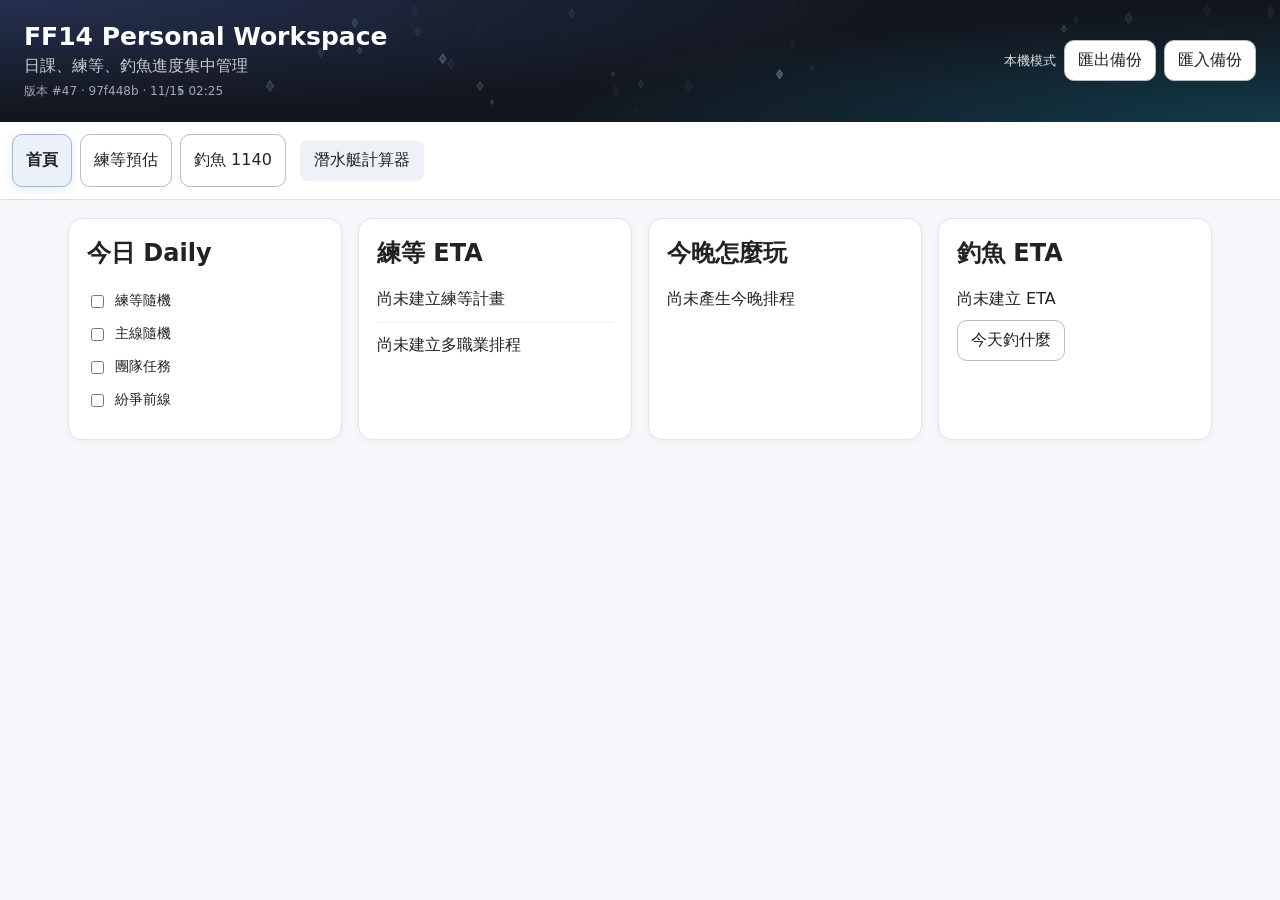
==== commit cbe4b382: "Stamp version 97f448b [skip ci]" ====
--- a/index.html
+++ b/index.html
@@ -5,16 +5,16 @@
   <meta name="viewport" content="width=device-width, initial-scale=1">
   <meta name="color-scheme" content="light dark">
   <title>FF14 Personal Workspace</title>
-  <script src="version.js?v=05c93af"></script>
-  <script defer src="app-version.js?v=05c93af"></script>
-  <link rel="stylesheet" href="styles.css?v=05c93af">
-  <link rel="stylesheet" href="tonight.css?v=05c93af">
-  <link rel="stylesheet" href="fishing-guide.css?v=05c93af">
-  <link rel="stylesheet" href="fishing-layout.css?v=05c93af">
-  <link rel="stylesheet" href="site-fx.css?v=05c93af">
-  <script defer src="site-fx.js?v=05c93af"></script>
-  <script src="ff14-config.js?v=05c93af"></script>
-  <script src="ff14-data.js?v=05c93af" data-scope="workspace"></script>
+  <script src="version.js?v=97f448b"></script>
+  <script defer src="app-version.js?v=97f448b"></script>
+  <link rel="stylesheet" href="styles.css?v=97f448b">
+  <link rel="stylesheet" href="tonight.css?v=97f448b">
+  <link rel="stylesheet" href="fishing-guide.css?v=97f448b">
+  <link rel="stylesheet" href="fishing-layout.css?v=97f448b">
+  <link rel="stylesheet" href="site-fx.css?v=97f448b">
+  <script defer src="site-fx.js?v=97f448b"></script>
+  <script src="ff14-config.js?v=97f448b"></script>
+  <script src="ff14-data.js?v=97f448b" data-scope="workspace"></script>
 <style>.tab-link{display:inline-block;padding:10px 14px;text-decoration:none;color:inherit;border-radius:8px;background:#eef2f8;margin:6px}@media(prefers-color-scheme:dark){.tab-link{background:#303845}}</style>
 </head>
 <body>
@@ -195,20 +195,20 @@
     </section>
   </main>
 
-  <script src="fishing-shared.js?v=05c93af"></script>
-  <script src="app.js?v=05c93af"></script>
-  <script src="fishing-catalog.js?v=05c93af"></script>
-  <script src="fishing-progress.js?v=05c93af"></script>
-  <script src="fishing-browse.js?v=05c93af"></script>
-  <script src="fishing-guide.js?v=05c93af"></script>
-  <script src="leveling.js?v=05c93af"></script>
-  <script src="tonight.js?v=05c93af"></script>
-  <script src="workspace-data.js?v=05c93af"></script>
-  <script src="tc-terms.js?v=05c93af"></script>
-  <script src="fishing-map.js?v=05c93af"></script>
-  <script src="fishing-window.js?v=05c93af"></script>
-  <script src="fishing-recommend.js?v=05c93af"></script>
-  <script src="fishing-session-route.js?v=05c93af"></script>
-  <script src="fishing-session-route-map.js?v=05c93af"></script>
+  <script src="fishing-shared.js?v=97f448b"></script>
+  <script src="app.js?v=97f448b"></script>
+  <script src="fishing-catalog.js?v=97f448b"></script>
+  <script src="fishing-progress.js?v=97f448b"></script>
+  <script src="fishing-browse.js?v=97f448b"></script>
+  <script src="fishing-guide.js?v=97f448b"></script>
+  <script src="leveling.js?v=97f448b"></script>
+  <script src="tonight.js?v=97f448b"></script>
+  <script src="workspace-data.js?v=97f448b"></script>
+  <script src="tc-terms.js?v=97f448b"></script>
+  <script src="fishing-map.js?v=97f448b"></script>
+  <script src="fishing-window.js?v=97f448b"></script>
+  <script src="fishing-recommend.js?v=97f448b"></script>
+  <script src="fishing-session-route.js?v=97f448b"></script>
+  <script src="fishing-session-route-map.js?v=97f448b"></script>
 </body>
 </html>
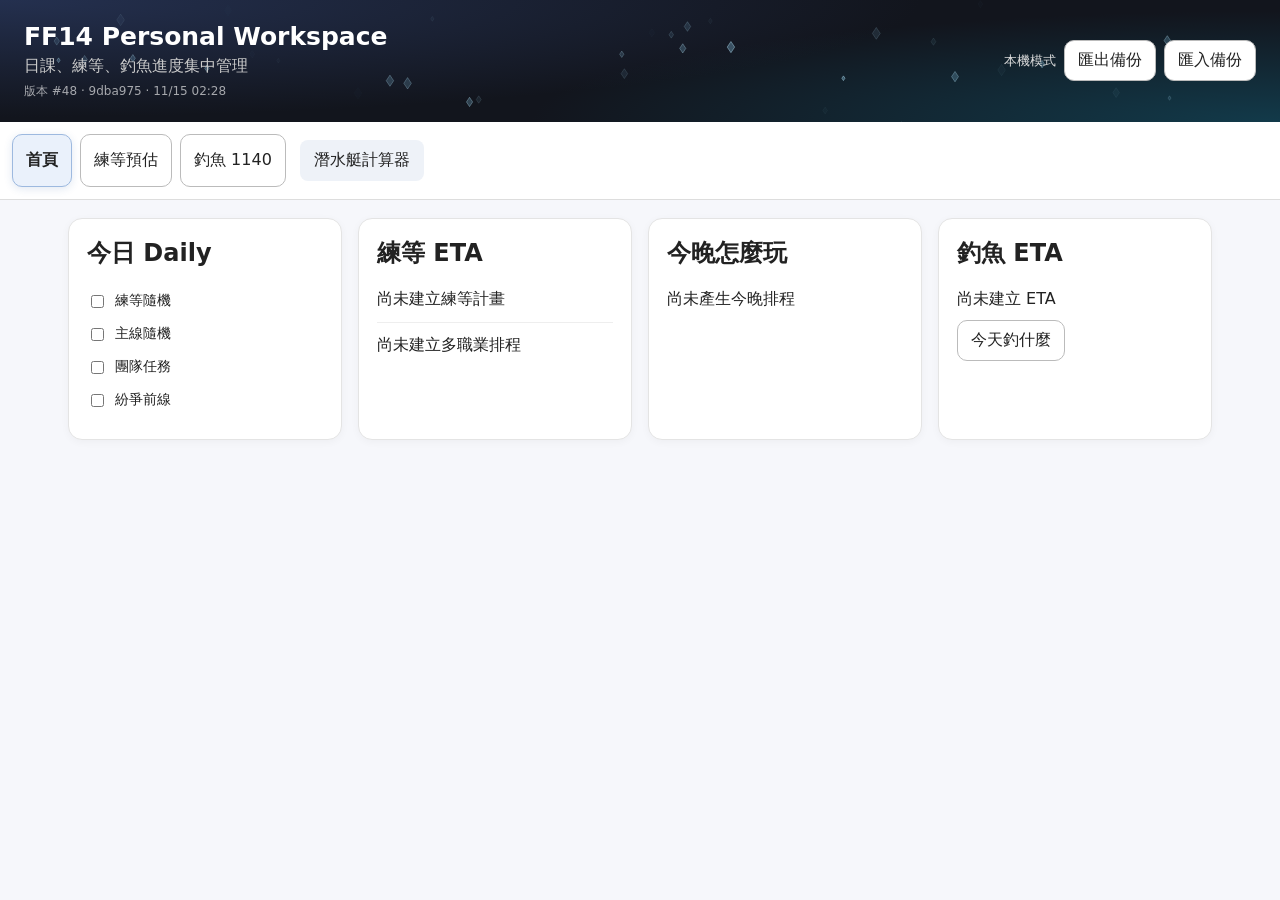
==== commit 32b0ed3c: "Stamp version 9dba975 [skip ci]" ====
--- a/index.html
+++ b/index.html
@@ -5,16 +5,16 @@
   <meta name="viewport" content="width=device-width, initial-scale=1">
   <meta name="color-scheme" content="light dark">
   <title>FF14 Personal Workspace</title>
-  <script src="version.js?v=97f448b"></script>
-  <script defer src="app-version.js?v=97f448b"></script>
-  <link rel="stylesheet" href="styles.css?v=97f448b">
-  <link rel="stylesheet" href="tonight.css?v=97f448b">
-  <link rel="stylesheet" href="fishing-guide.css?v=97f448b">
-  <link rel="stylesheet" href="fishing-layout.css?v=97f448b">
-  <link rel="stylesheet" href="site-fx.css?v=97f448b">
-  <script defer src="site-fx.js?v=97f448b"></script>
-  <script src="ff14-config.js?v=97f448b"></script>
-  <script src="ff14-data.js?v=97f448b" data-scope="workspace"></script>
+  <script src="version.js?v=9dba975"></script>
+  <script defer src="app-version.js?v=9dba975"></script>
+  <link rel="stylesheet" href="styles.css?v=9dba975">
+  <link rel="stylesheet" href="tonight.css?v=9dba975">
+  <link rel="stylesheet" href="fishing-guide.css?v=9dba975">
+  <link rel="stylesheet" href="fishing-layout.css?v=9dba975">
+  <link rel="stylesheet" href="site-fx.css?v=9dba975">
+  <script defer src="site-fx.js?v=9dba975"></script>
+  <script src="ff14-config.js?v=9dba975"></script>
+  <script src="ff14-data.js?v=9dba975" data-scope="workspace"></script>
 <style>.tab-link{display:inline-block;padding:10px 14px;text-decoration:none;color:inherit;border-radius:8px;background:#eef2f8;margin:6px}@media(prefers-color-scheme:dark){.tab-link{background:#303845}}</style>
 </head>
 <body>
@@ -195,20 +195,20 @@
     </section>
   </main>
 
-  <script src="fishing-shared.js?v=97f448b"></script>
-  <script src="app.js?v=97f448b"></script>
-  <script src="fishing-catalog.js?v=97f448b"></script>
-  <script src="fishing-progress.js?v=97f448b"></script>
-  <script src="fishing-browse.js?v=97f448b"></script>
-  <script src="fishing-guide.js?v=97f448b"></script>
-  <script src="leveling.js?v=97f448b"></script>
-  <script src="tonight.js?v=97f448b"></script>
-  <script src="workspace-data.js?v=97f448b"></script>
-  <script src="tc-terms.js?v=97f448b"></script>
-  <script src="fishing-map.js?v=97f448b"></script>
-  <script src="fishing-window.js?v=97f448b"></script>
-  <script src="fishing-recommend.js?v=97f448b"></script>
-  <script src="fishing-session-route.js?v=97f448b"></script>
-  <script src="fishing-session-route-map.js?v=97f448b"></script>
+  <script src="fishing-shared.js?v=9dba975"></script>
+  <script src="app.js?v=9dba975"></script>
+  <script src="fishing-catalog.js?v=9dba975"></script>
+  <script src="fishing-progress.js?v=9dba975"></script>
+  <script src="fishing-browse.js?v=9dba975"></script>
+  <script src="fishing-guide.js?v=9dba975"></script>
+  <script src="leveling.js?v=9dba975"></script>
+  <script src="tonight.js?v=9dba975"></script>
+  <script src="workspace-data.js?v=9dba975"></script>
+  <script src="tc-terms.js?v=9dba975"></script>
+  <script src="fishing-map.js?v=9dba975"></script>
+  <script src="fishing-window.js?v=9dba975"></script>
+  <script src="fishing-recommend.js?v=9dba975"></script>
+  <script src="fishing-session-route.js?v=9dba975"></script>
+  <script src="fishing-session-route-map.js?v=9dba975"></script>
 </body>
 </html>
